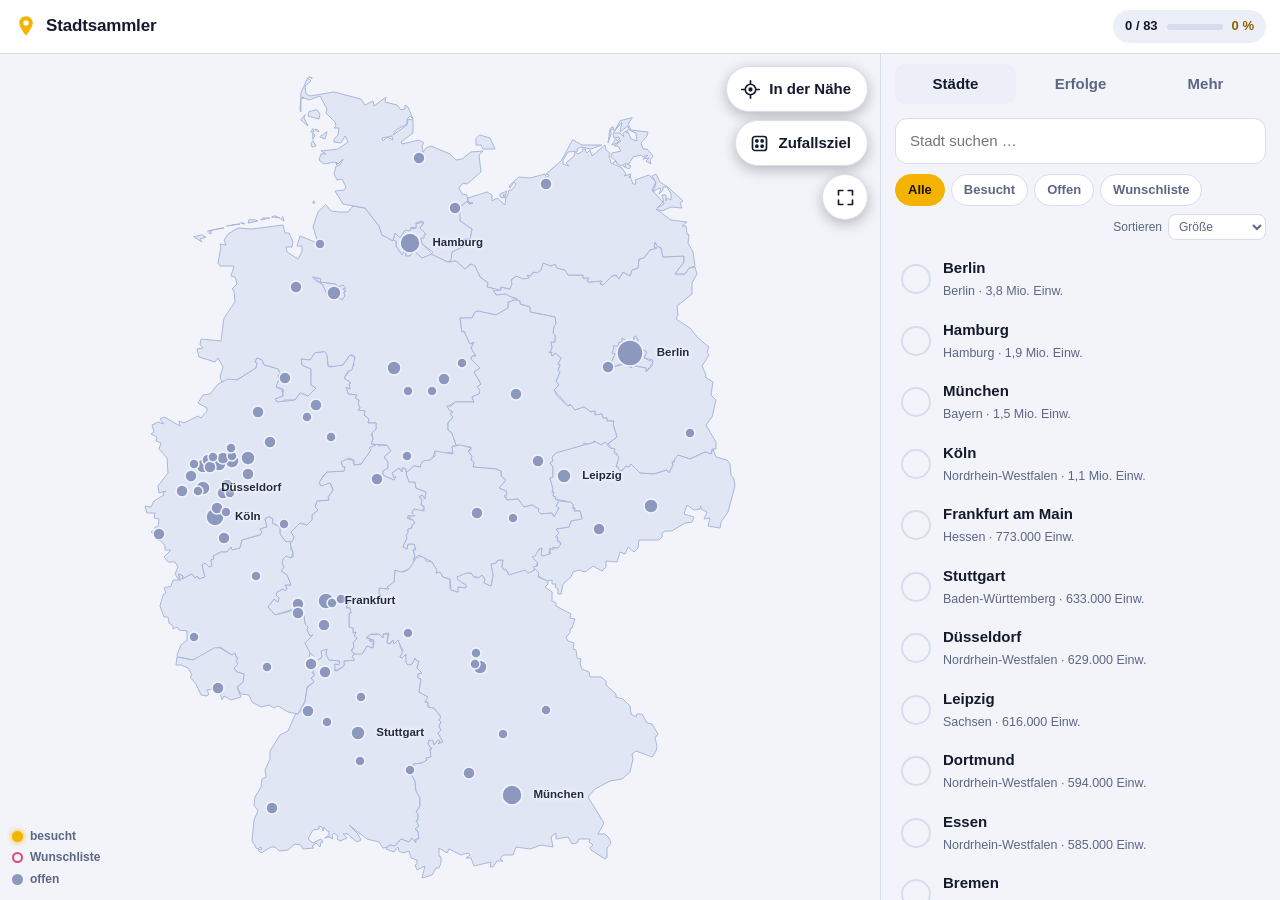
==== index.html @ 89d9181a "Stadtsammler: Großstadt-Tracker als PWA Co-Authored-By: Claude Fable 5.2 <noreply@anthropic.com>" ====
<!doctype html>
<html lang="de">
<head>
<meta charset="utf-8">
<meta name="viewport" content="width=device-width, initial-scale=1, viewport-fit=cover">
<title>Stadtsammler – Deutsche Großstädte tracken</title>
<meta name="description" content="Tracke, in welchen deutschen Großstädten du schon warst.">
<meta name="theme-color" content="#0a0f1e">
<link rel="manifest" href="manifest.webmanifest">
<link rel="icon" href="icons/icon.svg" type="image/svg+xml">
<link rel="apple-touch-icon" href="icons/apple-touch-icon.png">
<meta name="apple-mobile-web-app-capable" content="yes">
<meta name="mobile-web-app-capable" content="yes">
<meta name="apple-mobile-web-app-status-bar-style" content="black-translucent">
<meta name="apple-mobile-web-app-title" content="Stadtsammler">
<link rel="stylesheet" href="vendor/leaflet.css">
<link rel="stylesheet" href="styles.css">
</head>
<body data-tab="map">

<header class="topbar">
  <div class="brand">
    <svg class="logo" viewBox="0 0 32 32" aria-hidden="true"><path d="M16 3c-5 0-9 3.9-9 8.8C7 18.500 16 29 16 29s9-10.500 9-17.200C25 6.900 21 3 16 3z" fill="currentColor"/><circle cx="16" cy="12" r="3.600" fill="var(--surface)"/></svg>
    <span>Stadtsammler</span>
  </div>
  <button class="progress-pill" id="progressPill" title="Zu den Statistiken">
    <span id="pillCount">0 / 0</span>
    <span class="pill-bar"><i id="pillBar"></i></span>
    <span id="pillPct">0 %</span>
  </button>
</header>

<main>
  <section id="view-map">
    <div id="map"></div>
    <div class="map-actions">
      <button class="fab" id="btnNearby" title="Städte in meiner Nähe">
        <svg viewBox="0 0 24 24"><path d="M12 2v3m0 14v3M2 12h3m14 0h3" /><circle cx="12" cy="12" r="6"/><circle cx="12" cy="12" r="1.500" fill="currentColor"/></svg>
        <span>In der Nähe</span>
      </button>
      <button class="fab" id="btnRandom" title="Zufälliges nächstes Ziel">
        <svg viewBox="0 0 24 24"><rect x="4" y="4" width="16" height="16" rx="3"/><circle cx="9" cy="9" r="1.200" fill="currentColor"/><circle cx="15" cy="15" r="1.200" fill="currentColor"/><circle cx="15" cy="9" r="1.200" fill="currentColor"/><circle cx="9" cy="15" r="1.200" fill="currentColor"/></svg>
        <span>Zufallsziel</span>
      </button>
      <button class="fab icon-only" id="btnFit" title="Ganz Deutschland zeigen">
        <svg viewBox="0 0 24 24"><path d="M4 9V4h5M20 9V4h-5M4 15v5h5M20 15v5h-5"/></svg>
      </button>
    </div>
    <div class="legend">
      <span><i class="dot visited"></i>besucht</span>
      <span><i class="dot wish"></i>Wunschliste</span>
      <span><i class="dot"></i>offen</span>
    </div>
  </section>

  <aside id="panel">
    <nav class="panel-tabs">
      <button data-go="list">Städte</button>
      <button data-go="stats">Erfolge</button>
      <button data-go="more">Mehr</button>
    </nav>

    <section id="view-list" class="panel-view">
      <div class="list-head">
        <input id="search" type="search" placeholder="Stadt suchen …" autocomplete="off">
        <div class="chips" id="filters">
          <button data-f="all" class="on">Alle</button>
          <button data-f="visited">Besucht</button>
          <button data-f="open">Offen</button>
          <button data-f="wish">Wunschliste</button>
        </div>
        <label class="sort">Sortieren
          <select id="sort">
            <option value="pop">Größe</option>
            <option value="name">A–Z</option>
            <option value="state">Bundesland</option>
            <option value="dist">Entfernung</option>
          </select>
        </label>
      </div>
      <div id="list"></div>
    </section>

    <section id="view-stats" class="panel-view">
      <div class="hero">
        <svg class="ring" viewBox="0 0 120 120"><circle cx="60" cy="60" r="52" class="ring-bg"/><circle cx="60" cy="60" r="52" class="ring-fg" id="ringFg"/></svg>
        <div class="ring-label"><b id="ringPct">0 %</b><span id="ringCount">0 von 0</span></div>
      </div>
      <div class="tiles" id="tiles"></div>
      <button class="btn primary wide" id="btnShare">Meine Karte teilen</button>

      <h3>Abzeichen <small id="badgeCount"></small></h3>
      <div class="badges" id="badges"></div>

      <h3>Bundesländer</h3>
      <div id="stateBars"></div>

      <h3>Zuletzt besucht</h3>
      <div id="recent"></div>
    </section>

    <section id="view-more" class="panel-view">
      <h3>App</h3>
      <div class="card">
        <button class="row-btn" id="btnInstall" hidden>App installieren<small>Als App auf dem Startbildschirm, funktioniert auch offline</small></button>
        <div class="row-info" id="iosHint" hidden>Auf dem iPhone installieren<small>In Safari auf „Teilen“ tippen, dann „Zum Home-Bildschirm“.</small></div>
        <label class="row-btn">Design
          <select id="theme">
            <option value="auto">Automatisch</option>
            <option value="dark">Dunkel</option>
            <option value="light">Hell</option>
          </select>
        </label>
      </div>

      <h3>Deine Daten</h3>
      <div class="card">
        <button class="row-btn" id="btnExport">Backup speichern<small>Lädt deine Städte als Datei herunter</small></button>
        <button class="row-btn" id="btnImport">Backup laden<small>Stellt Städte aus einer Backup-Datei wieder her</small></button>
        <button class="row-btn danger" id="btnReset">Alles zurücksetzen</button>
        <input type="file" id="fileImport" accept="application/json,.json" hidden>
      </div>
      <p class="fine">Deine Daten bleiben nur auf diesem Gerät – kein Konto, kein Server. Für ein zweites Gerät: Backup speichern und dort laden.</p>
      <p class="fine">Großstadt = ab 100.000 Einwohner. Einwohnerzahlen gerundet, Stand ca. 2023. Kartendaten: deutschlandGeoJSON, Karte mit Leaflet.</p>
    </section>
  </aside>
</main>

<nav class="bottomnav">
  <button data-go="map"><svg viewBox="0 0 24 24"><path d="M9 4 3 6.500v13.500l6-2.500 6 2.500 6-2.500V4l-6 2.500L9 4zM9 4v13.500M15 6.500V20"/></svg>Karte</button>
  <button data-go="list"><svg viewBox="0 0 24 24"><path d="M8 6h12M8 12h12M8 18h12"/><circle cx="4" cy="6" r="1" fill="currentColor"/><circle cx="4" cy="12" r="1" fill="currentColor"/><circle cx="4" cy="18" r="1" fill="currentColor"/></svg>Städte</button>
  <button data-go="stats"><svg viewBox="0 0 24 24"><path d="M7 4h10v5a5 5 0 0 1-10 0V4zM7 6H4a3 3 0 0 0 3 4M17 6h3a3 3 0 0 1-3 4M12 14v4M8 20h8"/></svg>Erfolge</button>
  <button data-go="more"><svg viewBox="0 0 24 24"><circle cx="5" cy="12" r="1.500" fill="currentColor"/><circle cx="12" cy="12" r="1.500" fill="currentColor"/><circle cx="19" cy="12" r="1.500" fill="currentColor"/></svg>Mehr</button>
</nav>

<div id="sheet" class="sheet" hidden>
  <button class="sheet-close" id="sheetClose" aria-label="Schließen">×</button>
  <div class="sheet-head">
    <h2 id="sName"></h2>
    <p id="sMeta"></p>
  </div>
  <button class="btn primary wide big" id="sToggle"></button>
  <div id="sVisitedFields">
    <label>Wann warst du da?<input type="date" id="sDate"></label>
    <label>Notiz<textarea id="sNote" rows="2" placeholder="Was war dein Highlight?"></textarea></label>
  </div>
  <div class="sheet-row">
    <button class="btn ghost" id="sWish"></button>
    <a class="btn ghost" id="sWiki" target="_blank" rel="noopener">Wikipedia</a>
  </div>
</div>

<div id="toast" class="toast" hidden></div>
<canvas id="confetti"></canvas>

<script src="vendor/leaflet.js"></script>
<script src="germany.js"></script>
<script src="cities.js"></script>
<script src="app.js"></script>
</body>
</html>
---- vendor/leaflet.css ----
/* required styles */

.leaflet-pane,
.leaflet-tile,
.leaflet-marker-icon,
.leaflet-marker-shadow,
.leaflet-tile-container,
.leaflet-pane > svg,
.leaflet-pane > canvas,
.leaflet-zoom-box,
.leaflet-image-layer,
.leaflet-layer {
	position: absolute;
	left: 0;
	top: 0;
	}
.leaflet-container {
	overflow: hidden;
	}
.leaflet-tile,
.leaflet-marker-icon,
.leaflet-marker-shadow {
	-webkit-user-select: none;
	   -moz-user-select: none;
	        user-select: none;
	  -webkit-user-drag: none;
	}
/* Prevents IE11 from highlighting tiles in blue */
.leaflet-tile::selection {
	background: transparent;
}
/* Safari renders non-retina tile on retina better with this, but Chrome is worse */
.leaflet-safari .leaflet-tile {
	image-rendering: -webkit-optimize-contrast;
	}
/* hack that prevents hw layers "stretching" when loading new tiles */
.leaflet-safari .leaflet-tile-container {
	width: 1600px;
	height: 1600px;
	-webkit-transform-origin: 0 0;
	}
.leaflet-marker-icon,
.leaflet-marker-shadow {
	display: block;
	}
/* .leaflet-container svg: reset svg max-width decleration shipped in Joomla! (joomla.org) 3.x */
/* .leaflet-container img: map is broken in FF if you have max-width: 100% on tiles */
.leaflet-container .leaflet-overlay-pane svg {
	max-width: none !important;
	max-height: none !important;
	}
.leaflet-container .leaflet-marker-pane img,
.leaflet-container .leaflet-shadow-pane img,
.leaflet-container .leaflet-tile-pane img,
.leaflet-container img.leaflet-image-layer,
.leaflet-container .leaflet-tile {
	max-width: none !important;
	max-height: none !important;
	width: auto;
	padding: 0;
	}

.leaflet-container img.leaflet-tile {
	/* See: https://bugs.chromium.org/p/chromium/issues/detail?id=600120 */
	mix-blend-mode: plus-lighter;
}

.leaflet-container.leaflet-touch-zoom {
	-ms-touch-action: pan-x pan-y;
	touch-action: pan-x pan-y;
	}
.leaflet-container.leaflet-touch-drag {
	-ms-touch-action: pinch-zoom;
	/* Fallback for FF which doesn't support pinch-zoom */
	touch-action: none;
	touch-action: pinch-zoom;
}
.leaflet-container.leaflet-touch-drag.leaflet-touch-zoom {
	-ms-touch-action: none;
	touch-action: none;
}
.leaflet-container {
	-webkit-tap-highlight-color: transparent;
}
.leaflet-container a {
	-webkit-tap-highlight-color: rgba(51, 181, 229, 0.4);
}
.leaflet-tile {
	filter: inherit;
	visibility: hidden;
	}
.leaflet-tile-loaded {
	visibility: inherit;
	}
.leaflet-zoom-box {
	width: 0;
	height: 0;
	-moz-box-sizing: border-box;
	     box-sizing: border-box;
	z-index: 800;
	}
/* workaround for https://bugzilla.mozilla.org/show_bug.cgi?id=888319 */
.leaflet-overlay-pane svg {
	-moz-user-select: none;
	}

.leaflet-pane         { z-index: 400; }

.leaflet-tile-pane    { z-index: 200; }
.leaflet-overlay-pane { z-index: 400; }
.leaflet-shadow-pane  { z-index: 500; }
.leaflet-marker-pane  { z-index: 600; }
.leaflet-tooltip-pane   { z-index: 650; }
.leaflet-popup-pane   { z-index: 700; }

.leaflet-map-pane canvas { z-index: 100; }
.leaflet-map-pane svg    { z-index: 200; }

.leaflet-vml-shape {
	width: 1px;
	height: 1px;
	}
.lvml {
	behavior: url(#default#VML);
	display: inline-block;
	position: absolute;
	}


/* control positioning */

.leaflet-control {
	position: relative;
	z-index: 800;
	pointer-events: visiblePainted; /* IE 9-10 doesn't have auto */
	pointer-events: auto;
	}
.leaflet-top,
.leaflet-bottom {
	position: absolute;
	z-index: 1000;
	pointer-events: none;
	}
.leaflet-top {
	top: 0;
	}
.leaflet-right {
	right: 0;
	}
.leaflet-bottom {
	bottom: 0;
	}
.leaflet-left {
	left: 0;
	}
.leaflet-control {
	float: left;
	clear: both;
	}
.leaflet-right .leaflet-control {
	float: right;
	}
.leaflet-top .leaflet-control {
	margin-top: 10px;
	}
.leaflet-bottom .leaflet-control {
	margin-bottom: 10px;
	}
.leaflet-left .leaflet-control {
	margin-left: 10px;
	}
.leaflet-right .leaflet-control {
	margin-right: 10px;
	}


/* zoom and fade animations */

.leaflet-fade-anim .leaflet-popup {
	opacity: 0;
	-webkit-transition: opacity 0.2s linear;
	   -moz-transition: opacity 0.2s linear;
	        transition: opacity 0.2s linear;
	}
.leaflet-fade-anim .leaflet-map-pane .leaflet-popup {
	opacity: 1;
	}
.leaflet-zoom-animated {
	-webkit-transform-origin: 0 0;
	    -ms-transform-origin: 0 0;
	        transform-origin: 0 0;
	}
svg.leaflet-zoom-animated {
	will-change: transform;
}

.leaflet-zoom-anim .leaflet-zoom-animated {
	-webkit-transition: -webkit-transform 0.25s cubic-bezier(0,0,0.25,1);
	   -moz-transition:    -moz-transform 0.25s cubic-bezier(0,0,0.25,1);
	        transition:         transform 0.25s cubic-bezier(0,0,0.25,1);
	}
.leaflet-zoom-anim .leaflet-tile,
.leaflet-pan-anim .leaflet-tile {
	-webkit-transition: none;
	   -moz-transition: none;
	        transition: none;
	}

.leaflet-zoom-anim .leaflet-zoom-hide {
	visibility: hidden;
	}


/* cursors */

.leaflet-interactive {
	cursor: pointer;
	}
.leaflet-grab {
	cursor: -webkit-grab;
	cursor:    -moz-grab;
	cursor:         grab;
	}
.leaflet-crosshair,
.leaflet-crosshair .leaflet-interactive {
	cursor: crosshair;
	}
.leaflet-popup-pane,
.leaflet-control {
	cursor: auto;
	}
.leaflet-dragging .leaflet-grab,
.leaflet-dragging .leaflet-grab .leaflet-interactive,
.leaflet-dragging .leaflet-marker-draggable {
	cursor: move;
	cursor: -webkit-grabbing;
	cursor:    -moz-grabbing;
	cursor:         grabbing;
	}

/* marker & overlays interactivity */
.leaflet-marker-icon,
.leaflet-marker-shadow,
.leaflet-image-layer,
.leaflet-pane > svg path,
.leaflet-tile-container {
	pointer-events: none;
	}

.leaflet-marker-icon.leaflet-interactive,
.leaflet-image-layer.leaflet-interactive,
.leaflet-pane > svg path.leaflet-interactive,
svg.leaflet-image-layer.leaflet-interactive path {
	pointer-events: visiblePainted; /* IE 9-10 doesn't have auto */
	pointer-events: auto;
	}

/* visual tweaks */

.leaflet-container {
	background: #ddd;
	outline-offset: 1px;
	}
.leaflet-container a {
	color: #0078A8;
	}
.leaflet-zoom-box {
	border: 2px dotted #38f;
	background: rgba(255,255,255,0.5);
	}


/* general typography */
.leaflet-container {
	font-family: "Helvetica Neue", Arial, Helvetica, sans-serif;
	font-size: 12px;
	font-size: 0.75rem;
	line-height: 1.5;
	}


/* general toolbar styles */

.leaflet-bar {
	box-shadow: 0 1px 5px rgba(0,0,0,0.65);
	border-radius: 4px;
	}
.leaflet-bar a {
	background-color: #fff;
	border-bottom: 1px solid #ccc;
	width: 26px;
	height: 26px;
	line-height: 26px;
	display: block;
	text-align: center;
	text-decoration: none;
	color: black;
	}
.leaflet-bar a,
.leaflet-control-layers-toggle {
	background-position: 50% 50%;
	background-repeat: no-repeat;
	display: block;
	}
.leaflet-bar a:hover,
.leaflet-bar a:focus {
	background-color: #f4f4f4;
	}
.leaflet-bar a:first-child {
	border-top-left-radius: 4px;
	border-top-right-radius: 4px;
	}
.leaflet-bar a:last-child {
	border-bottom-left-radius: 4px;
	border-bottom-right-radius: 4px;
	border-bottom: none;
	}
.leaflet-bar a.leaflet-disabled {
	cursor: default;
	background-color: #f4f4f4;
	color: #bbb;
	}

.leaflet-touch .leaflet-bar a {
	width: 30px;
	height: 30px;
	line-height: 30px;
	}
.leaflet-touch .leaflet-bar a:first-child {
	border-top-left-radius: 2px;
	border-top-right-radius: 2px;
	}
.leaflet-touch .leaflet-bar a:last-child {
	border-bottom-left-radius: 2px;
	border-bottom-right-radius: 2px;
	}

/* zoom control */

.leaflet-control-zoom-in,
.leaflet-control-zoom-out {
	font: bold 18px 'Lucida Console', Monaco, monospace;
	text-indent: 1px;
	}

.leaflet-touch .leaflet-control-zoom-in, .leaflet-touch .leaflet-control-zoom-out  {
	font-size: 22px;
	}


/* layers control */

.leaflet-control-layers {
	box-shadow: 0 1px 5px rgba(0,0,0,0.4);
	background: #fff;
	border-radius: 5px;
	}
.leaflet-control-layers-toggle {
	background-image: url(images/layers.png);
	width: 36px;
	height: 36px;
	}
.leaflet-retina .leaflet-control-layers-toggle {
	background-image: url(images/layers-2x.png);
	background-size: 26px 26px;
	}
.leaflet-touch .leaflet-control-layers-toggle {
	width: 44px;
	height: 44px;
	}
.leaflet-control-layers .leaflet-control-layers-list,
.leaflet-control-layers-expanded .leaflet-control-layers-toggle {
	display: none;
	}
.leaflet-control-layers-expanded .leaflet-control-layers-list {
	display: block;
	position: relative;
	}
.leaflet-control-layers-expanded {
	padding: 6px 10px 6px 6px;
	color: #333;
	background: #fff;
	}
.leaflet-control-layers-scrollbar {
	overflow-y: scroll;
	overflow-x: hidden;
	padding-right: 5px;
	}
.leaflet-control-layers-selector {
	margin-top: 2px;
	position: relative;
	top: 1px;
	}
.leaflet-control-layers label {
	display: block;
	font-size: 13px;
	font-size: 1.08333em;
	}
.leaflet-control-layers-separator {
	height: 0;
	border-top: 1px solid #ddd;
	margin: 5px -10px 5px -6px;
	}

/* Default icon URLs */
.leaflet-default-icon-path { /* used only in path-guessing heuristic, see L.Icon.Default */
	background-image: url(images/marker-icon.png);
	}


/* attribution and scale controls */

.leaflet-container .leaflet-control-attribution {
	background: #fff;
	background: rgba(255, 255, 255, 0.8);
	margin: 0;
	}
.leaflet-control-attribution,
.leaflet-control-scale-line {
	padding: 0 5px;
	color: #333;
	line-height: 1.4;
	}
.leaflet-control-attribution a {
	text-decoration: none;
	}
.leaflet-control-attribution a:hover,
.leaflet-control-attribution a:focus {
	text-decoration: underline;
	}
.leaflet-attribution-flag {
	display: inline !important;
	vertical-align: baseline !important;
	width: 1em;
	height: 0.6669em;
	}
.leaflet-left .leaflet-control-scale {
	margin-left: 5px;
	}
.leaflet-bottom .leaflet-control-scale {
	margin-bottom: 5px;
	}
.leaflet-control-scale-line {
	border: 2px solid #777;
	border-top: none;
	line-height: 1.1;
	padding: 2px 5px 1px;
	white-space: nowrap;
	-moz-box-sizing: border-box;
	     box-sizing: border-box;
	background: rgba(255, 255, 255, 0.8);
	text-shadow: 1px 1px #fff;
	}
.leaflet-control-scale-line:not(:first-child) {
	border-top: 2px solid #777;
	border-bottom: none;
	margin-top: -2px;
	}
.leaflet-control-scale-line:not(:first-child):not(:last-child) {
	border-bottom: 2px solid #777;
	}

.leaflet-touch .leaflet-control-attribution,
.leaflet-touch .leaflet-control-layers,
.leaflet-touch .leaflet-bar {
	box-shadow: none;
	}
.leaflet-touch .leaflet-control-layers,
.leaflet-touch .leaflet-bar {
	border: 2px solid rgba(0,0,0,0.2);
	background-clip: padding-box;
	}


/* popup */

.leaflet-popup {
	position: absolute;
	text-align: center;
	margin-bottom: 20px;
	}
.leaflet-popup-content-wrapper {
	padding: 1px;
	text-align: left;
	border-radius: 12px;
	}
.leaflet-popup-content {
	margin: 13px 24px 13px 20px;
	line-height: 1.3;
	font-size: 13px;
	font-size: 1.08333em;
	min-height: 1px;
	}
.leaflet-popup-content p {
	margin: 17px 0;
	margin: 1.3em 0;
	}
.leaflet-popup-tip-container {
	width: 40px;
	height: 20px;
	position: absolute;
	left: 50%;
	margin-top: -1px;
	margin-left: -20px;
	overflow: hidden;
	pointer-events: none;
	}
.leaflet-popup-tip {
	width: 17px;
	height: 17px;
	padding: 1px;

	margin: -10px auto 0;
	pointer-events: auto;

	-webkit-transform: rotate(45deg);
	   -moz-transform: rotate(45deg);
	    -ms-transform: rotate(45deg);
	        transform: rotate(45deg);
	}
.leaflet-popup-content-wrapper,
.leaflet-popup-tip {
	background: white;
	color: #333;
	box-shadow: 0 3px 14px rgba(0,0,0,0.4);
	}
.leaflet-container a.leaflet-popup-close-button {
	position: absolute;
	top: 0;
	right: 0;
	border: none;
	text-align: center;
	width: 24px;
	height: 24px;
	font: 16px/24px Tahoma, Verdana, sans-serif;
	color: #757575;
	text-decoration: none;
	background: transparent;
	}
.leaflet-container a.leaflet-popup-close-button:hover,
.leaflet-container a.leaflet-popup-close-button:focus {
	color: #585858;
	}
.leaflet-popup-scrolled {
	overflow: auto;
	}

.leaflet-oldie .leaflet-popup-content-wrapper {
	-ms-zoom: 1;
	}
.leaflet-oldie .leaflet-popup-tip {
	width: 24px;
	margin: 0 auto;

	-ms-filter: "progid:DXImageTransform.Microsoft.Matrix(M11=0.70710678, M12=0.70710678, M21=-0.70710678, M22=0.70710678)";
	filter: progid:DXImageTransform.Microsoft.Matrix(M11=0.70710678, M12=0.70710678, M21=-0.70710678, M22=0.70710678);
	}

.leaflet-oldie .leaflet-control-zoom,
.leaflet-oldie .leaflet-control-layers,
.leaflet-oldie .leaflet-popup-content-wrapper,
.leaflet-oldie .leaflet-popup-tip {
	border: 1px solid #999;
	}


/* div icon */

.leaflet-div-icon {
	background: #fff;
	border: 1px solid #666;
	}


/* Tooltip */
/* Base styles for the element that has a tooltip */
.leaflet-tooltip {
	position: absolute;
	padding: 6px;
	background-color: #fff;
	border: 1px solid #fff;
	border-radius: 3px;
	color: #222;
	white-space: nowrap;
	-webkit-user-select: none;
	-moz-user-select: none;
	-ms-user-select: none;
	user-select: none;
	pointer-events: none;
	box-shadow: 0 1px 3px rgba(0,0,0,0.4);
	}
.leaflet-tooltip.leaflet-interactive {
	cursor: pointer;
	pointer-events: auto;
	}
.leaflet-tooltip-top:before,
.leaflet-tooltip-bottom:before,
.leaflet-tooltip-left:before,
.leaflet-tooltip-right:before {
	position: absolute;
	pointer-events: none;
	border: 6px solid transparent;
	background: transparent;
	content: "";
	}

/* Directions */

.leaflet-tooltip-bottom {
	margin-top: 6px;
}
.leaflet-tooltip-top {
	margin-top: -6px;
}
.leaflet-tooltip-bottom:before,
.leaflet-tooltip-top:before {
	left: 50%;
	margin-left: -6px;
	}
.leaflet-tooltip-top:before {
	bottom: 0;
	margin-bottom: -12px;
	border-top-color: #fff;
	}
.leaflet-tooltip-bottom:before {
	top: 0;
	margin-top: -12px;
	margin-left: -6px;
	border-bottom-color: #fff;
	}
.leaflet-tooltip-left {
	margin-left: -6px;
}
.leaflet-tooltip-right {
	margin-left: 6px;
}
.leaflet-tooltip-left:before,
.leaflet-tooltip-right:before {
	top: 50%;
	margin-top: -6px;
	}
.leaflet-tooltip-left:before {
	right: 0;
	margin-right: -12px;
	border-left-color: #fff;
	}
.leaflet-tooltip-right:before {
	left: 0;
	margin-left: -12px;
	border-right-color: #fff;
	}

/* Printing */

@media print {
	/* Prevent printers from removing background-images of controls. */
	.leaflet-control {
		-webkit-print-color-adjust: exact;
		print-color-adjust: exact;
		}
	}
---- styles.css ----
:root {
  --bg: #0a0f1e; --surface: #121a30; --surface2: #1a2442; --line: #26335c;
  --text: #eef2ff; --muted: #8b97bd;
  --accent: #ffc93c; --accent-ink: #1a1400; --accent-text: #ffc93c;
  --state: #18223f; --state-line: #3a4b85;
  --wish: #ff6b9d; --danger: #ff6b6b; --dot: #5b6a9c;
  --nav-h: 60px; --top-h: 54px;
  --safe-b: env(safe-area-inset-bottom, 0px); --safe-t: env(safe-area-inset-top, 0px);
  color-scheme: dark;
}
:root[data-theme="light"] {
  --bg: #f2f4fa; --surface: #ffffff; --surface2: #eceff8; --line: #d7ddee;
  --text: #131a2e; --muted: #5d6785;
  --accent: #f5b301; --accent-ink: #1a1400; --accent-text: #8a6100;
  --state: #e1e6f5; --state-line: #a9b6da;
  --wish: #e0457b; --danger: #c93030; --dot: #8c98bd;
  color-scheme: light;
}
[hidden] { display: none !important; }
* { box-sizing: border-box; -webkit-tap-highlight-color: transparent; }
html, body { height: 100%; margin: 0; }
body {
  background: var(--bg); color: var(--text);
  font: 15px/1.45 -apple-system, BlinkMacSystemFont, "Segoe UI", Roboto, "Helvetica Neue", Arial, sans-serif;
  display: flex; flex-direction: column; overflow: hidden;
}
button, input, select, textarea { font: inherit; color: inherit; }
button { cursor: pointer; border: 0; background: none; }
h2, h3, p { margin: 0; }
h3 { font-size: 13px; text-transform: uppercase; letter-spacing: .08em; color: var(--muted); margin: 26px 4px 10px; }
h3 small { text-transform: none; letter-spacing: 0; font-weight: 500; }

/* ---------- top bar ---------- */
.topbar {
  height: calc(var(--top-h) + var(--safe-t)); padding: var(--safe-t) 14px 0;
  display: flex; align-items: center; justify-content: space-between; gap: 12px;
  background: var(--surface); border-bottom: 1px solid var(--line); flex: none; z-index: 5;
}
.brand { display: flex; align-items: center; gap: 8px; font-weight: 800; font-size: 17px; letter-spacing: -.01em; }
.logo { width: 24px; height: 24px; color: var(--accent); }
.progress-pill {
  display: flex; align-items: center; gap: 9px; padding: 7px 12px; border-radius: 99px;
  background: var(--surface2); font-weight: 700; font-size: 13px; font-variant-numeric: tabular-nums; white-space: nowrap; flex: none;
}
.pill-bar { width: 56px; height: 6px; border-radius: 9px; background: var(--line); overflow: hidden; }
.pill-bar i { display: block; height: 100%; width: 0; background: var(--accent); border-radius: 9px; transition: width .5s; }
#pillPct { color: var(--accent-text); }

/* ---------- layout ---------- */
main { flex: 1; min-height: 0; display: flex; position: relative; }
#view-map { flex: 1; position: relative; min-width: 0; }
#map { position: absolute; inset: 0; background: var(--bg); outline: none; }
#panel { width: 400px; flex: none; background: var(--bg); border-left: 1px solid var(--line); display: flex; flex-direction: column; min-height: 0; }
.panel-view { display: none; flex: 1; min-height: 0; overflow-y: auto; padding: 14px 14px 30px; overscroll-behavior: contain; }
.panel-tabs { display: flex; gap: 4px; padding: 10px 14px 0; flex: none; }
.panel-tabs button { flex: 1; padding: 9px; border-radius: 10px; font-weight: 700; color: var(--muted); }
.panel-tabs button.on { background: var(--surface2); color: var(--text); }
body[data-tab="list"] #view-list, body[data-tab="map"] #view-list,
body[data-tab="stats"] #view-stats, body[data-tab="more"] #view-more { display: block; }
#view-list { padding-top: 0; }
.bottomnav { display: none; }

@media (max-width: 899px) {
  #panel { position: absolute; inset: 0; width: auto; border: 0; display: none; }
  .panel-tabs { display: none; }
  body:not([data-tab="map"]) #panel { display: flex; }
  body:not([data-tab="map"]) #view-map { visibility: hidden; }
  body[data-tab="map"] #view-list { display: none; }
  .bottomnav {
    display: flex; flex: none; height: calc(var(--nav-h) + var(--safe-b)); padding-bottom: var(--safe-b);
    background: var(--surface); border-top: 1px solid var(--line); z-index: 5;
  }
  .bottomnav button { flex: 1; display: flex; flex-direction: column; align-items: center; justify-content: center; gap: 3px; font-size: 11px; font-weight: 600; color: var(--muted); }
  .bottomnav button.on { color: var(--accent-text); }
  .bottomnav svg { width: 23px; height: 23px; fill: none; stroke: currentColor; stroke-width: 1.8; stroke-linecap: round; stroke-linejoin: round; }
  .brand span { font-size: 16px; }
  .fab span { display: none; }
  .fab { width: 46px; justify-content: center; padding: 0 !important; }
}

/* ---------- map ---------- */
.leaflet-container { font: inherit; background: var(--bg); }
path.state { fill: var(--state); stroke: var(--state-line); stroke-width: 1; fill-opacity: 1; transition: fill .4s; cursor: default; outline: none; }
path.state[data-level="1"] { fill: color-mix(in srgb, var(--accent) 14%, var(--state)); }
path.state[data-level="2"] { fill: color-mix(in srgb, var(--accent) 26%, var(--state)); }
path.state[data-level="3"] { fill: color-mix(in srgb, var(--accent) 40%, var(--state)); }
path.state[data-level="4"] { fill: color-mix(in srgb, var(--accent) 58%, var(--state)); }
path.city { fill: var(--dot); stroke: var(--bg); stroke-width: 1.5; fill-opacity: 1; transition: fill .25s; }
path.city.wish { fill: var(--bg); stroke: var(--wish); stroke-width: 2.5; }
path.city.visited { fill: var(--accent); stroke: var(--accent-ink); stroke-width: 1.5; filter: drop-shadow(0 0 5px color-mix(in srgb, var(--accent) 80%, transparent)); }
path.city.selected { stroke: var(--text); stroke-width: 3; }
path.city-hit { fill: transparent; stroke: none; cursor: pointer; }
path.me { fill: #3b9dff; stroke: #fff; stroke-width: 2.5; fill-opacity: 1; }
.leaflet-tooltip.city-label {
  background: none; border: 0; box-shadow: none; padding: 0; color: var(--text); font-weight: 700; font-size: 11.5px;
  text-shadow: 0 0 3px var(--bg), 0 0 3px var(--bg), 0 0 6px var(--bg); pointer-events: none; opacity: .92 !important;
}
.leaflet-tooltip.city-label::before { display: none; }
.z0 .tier-2, .z0 .tier-3, .z1 .tier-3 { display: none; }
.leaflet-tooltip.tt-state { background: var(--surface); color: var(--text); border: 1px solid var(--line); border-radius: 8px; font-weight: 700; box-shadow: 0 4px 16px rgba(0,0,0,.3); }
.leaflet-tooltip.tt-state::before { display: none; }

.map-actions { position: absolute; right: 12px; top: 12px; display: flex; flex-direction: column; gap: 8px; z-index: 600; align-items: flex-end; }
.fab {
  height: 46px; padding: 0 16px 0 13px; border-radius: 23px; display: flex; align-items: center; gap: 8px;
  background: var(--surface); border: 1px solid var(--line); font-weight: 700; box-shadow: 0 4px 14px rgba(0,0,0,.25);
}
.fab.icon-only { width: 46px; padding: 0; justify-content: center; }
.fab svg { width: 21px; height: 21px; fill: none; stroke: currentColor; stroke-width: 1.9; stroke-linecap: round; stroke-linejoin: round; }
.fab:active { transform: scale(.95); }
.fab.busy { opacity: .6; }
.legend {
  position: absolute; left: 12px; bottom: 12px; z-index: 600; display: flex; flex-direction: column; gap: 4px;
  font-size: 12px; color: var(--muted); font-weight: 600; pointer-events: none;
}
.legend span { display: flex; align-items: center; gap: 7px; }
.dot { width: 11px; height: 11px; border-radius: 50%; background: var(--dot); display: inline-block; }
.dot.visited { background: var(--accent); box-shadow: 0 0 6px var(--accent); }
.dot.wish { background: transparent; border: 2.5px solid var(--wish); }

/* ---------- list ---------- */
.list-head { position: sticky; top: 0; background: var(--bg); padding: 14px 0 8px; z-index: 2; }
#search { width: 100%; padding: 11px 14px; border-radius: 12px; border: 1px solid var(--line); background: var(--surface); outline: none; }
#search:focus { border-color: var(--accent); }
.chips { display: flex; gap: 6px; margin-top: 10px; overflow-x: auto; scrollbar-width: none; }
.chips button { padding: 6px 12px; border-radius: 99px; background: var(--surface); border: 1px solid var(--line); font-weight: 600; font-size: 13px; white-space: nowrap; color: var(--muted); }
.chips button.on { background: var(--accent); border-color: var(--accent); color: var(--accent-ink); }
.sort { display: flex; align-items: center; justify-content: flex-end; gap: 6px; font-size: 12px; color: var(--muted); margin-top: 8px; }
select { background: var(--surface); border: 1px solid var(--line); border-radius: 8px; padding: 4px 6px; }
.group { font-size: 12px; font-weight: 700; color: var(--muted); padding: 14px 4px 5px; display: flex; justify-content: space-between; }
.city-row { display: flex; align-items: center; gap: 12px; padding: 9px 6px; border-radius: 12px; cursor: pointer; }
.city-row:hover { background: var(--surface); }
.check {
  width: 30px; height: 30px; border-radius: 50%; border: 2px solid var(--line); flex: none;
  display: grid; place-items: center; color: transparent; font-weight: 900; font-size: 15px; transition: .15s;
}
.city-row.visited .check { background: var(--accent); border-color: var(--accent); color: var(--accent-ink); }
.city-row.wish:not(.visited) .check { border-color: var(--wish); }
.city-main { flex: 1; min-width: 0; }
.city-main b { display: block; white-space: nowrap; overflow: hidden; text-overflow: ellipsis; }
.city-main span { font-size: 12.5px; color: var(--muted); }
.city-side { font-size: 12.5px; color: var(--muted); font-variant-numeric: tabular-nums; white-space: nowrap; }
.empty { text-align: center; color: var(--muted); padding: 40px 20px; }

/* ---------- stats ---------- */
.hero { position: relative; width: 190px; height: 190px; margin: 10px auto 16px; }
.ring { width: 100%; height: 100%; transform: rotate(-90deg); }
.ring circle { fill: none; stroke-width: 10; }
.ring-bg { stroke: var(--surface2); }
.ring-fg { stroke: var(--accent); stroke-linecap: round; stroke-dasharray: 326.7; stroke-dashoffset: 326.7; transition: stroke-dashoffset .8s cubic-bezier(.2,.8,.2,1); }
.ring-label { position: absolute; inset: 0; display: flex; flex-direction: column; align-items: center; justify-content: center; }
.ring-label b { font-size: 40px; font-weight: 800; letter-spacing: -.03em; line-height: 1.1; }
.ring-label span { color: var(--muted); font-size: 13px; }
.tiles { display: grid; grid-template-columns: 1fr 1fr; gap: 8px; margin-bottom: 12px; }
.tile { background: var(--surface); border: 1px solid var(--line); border-radius: 14px; padding: 12px 14px; }
.tile b { font-size: 21px; font-weight: 800; display: block; letter-spacing: -.02em; }
.tile span { font-size: 12px; color: var(--muted); }
.badges { display: grid; grid-template-columns: 1fr 1fr; gap: 8px; }
.badge { background: var(--surface); border: 1px solid var(--line); border-radius: 14px; padding: 12px; position: relative; overflow: hidden; }
.badge .em { font-size: 26px; filter: grayscale(1); opacity: .45; }
.badge b { display: block; font-size: 14px; margin-top: 2px; }
.badge span { font-size: 12px; color: var(--muted); display: block; min-height: 2.9em; }
.badge .bar { height: 5px; border-radius: 5px; background: var(--surface2); margin-top: 8px; overflow: hidden; }
.badge .bar i { display: block; height: 100%; background: var(--muted); border-radius: 5px; }
.badge em { position: absolute; top: 12px; right: 12px; font-style: normal; font-size: 12px; font-weight: 700; color: var(--muted); font-variant-numeric: tabular-nums; }
.badge.done { border-color: var(--accent); background: color-mix(in srgb, var(--accent) 9%, var(--surface)); }
.badge.done .em { filter: none; opacity: 1; }
.badge.done .bar i { background: var(--accent); }
.badge.done em { color: var(--accent-text); }
.sbar { display: grid; grid-template-columns: 1fr auto; gap: 2px 10px; padding: 7px 4px; font-size: 13.5px; }
.sbar span { color: var(--muted); font-variant-numeric: tabular-nums; }
.sbar .bar { grid-column: 1 / -1; height: 6px; border-radius: 6px; background: var(--surface2); overflow: hidden; }
.sbar .bar i { display: block; height: 100%; background: var(--accent); border-radius: 6px; transition: width .5s; }
.recent-row { display: flex; justify-content: space-between; padding: 8px 4px; border-bottom: 1px solid var(--line); cursor: pointer; }
.recent-row span { color: var(--muted); font-size: 13px; }

/* ---------- more ---------- */
.card { background: var(--surface); border: 1px solid var(--line); border-radius: 14px; overflow: hidden; }
.row-btn, .row-info { display: flex; width: 100%; text-align: left; padding: 14px 16px; font-weight: 600; border-bottom: 1px solid var(--line); flex-wrap: wrap; justify-content: space-between; align-items: center; cursor: pointer; }
.row-info { cursor: default; }
.card > :last-child, .card > .row-btn:nth-last-child(2):has(+ input) { border-bottom: 0; }
.row-btn small, .row-info small { display: block; width: 100%; font-weight: 400; color: var(--muted); font-size: 12.5px; margin-top: 2px; }
.row-btn.danger { color: var(--danger); }
.row-btn[hidden], .row-info[hidden] { display: none; }
.fine { font-size: 12.5px; color: var(--muted); margin: 12px 4px 0; }

/* ---------- buttons ---------- */
.btn { display: inline-flex; align-items: center; justify-content: center; gap: 8px; padding: 10px 16px; border-radius: 12px; font-weight: 700; text-decoration: none; }
.btn.primary { background: var(--accent); color: var(--accent-ink); }
.btn.ghost { background: var(--surface2); color: var(--text); flex: 1; }
.btn.wide { width: 100%; }
.btn.big { padding: 14px; font-size: 16px; }
.btn.is-visited { background: var(--surface2); color: var(--text); box-shadow: inset 0 0 0 2px var(--accent); }
.btn:active { transform: scale(.98); }
.btn.on-wish { color: var(--wish); }

/* ---------- city sheet ---------- */
.sheet {
  position: fixed; z-index: 1100; background: var(--surface); border: 1px solid var(--line);
  box-shadow: 0 10px 40px rgba(0,0,0,.45); padding: 18px; display: flex; flex-direction: column; gap: 12px;
  left: 16px; bottom: 16px; width: 350px; border-radius: 18px; animation: up .22s ease-out;
}
.sheet[hidden] { display: none; }
@keyframes up { from { transform: translateY(20px); opacity: 0; } }
.sheet-close { position: absolute; top: 8px; right: 10px; width: 36px; height: 36px; font-size: 24px; color: var(--muted); border-radius: 50%; }
.sheet-head h2 { font-size: 22px; letter-spacing: -.02em; padding-right: 34px; }
.sheet-head p { color: var(--muted); font-size: 13.5px; }
.sheet label { display: flex; flex-direction: column; gap: 4px; font-size: 12px; font-weight: 600; color: var(--muted); }
#sVisitedFields { display: flex; flex-direction: column; gap: 10px; }
#sVisitedFields[hidden] { display: none; }
.sheet input[type=date], .sheet textarea { background: var(--surface2); border: 1px solid var(--line); border-radius: 10px; padding: 9px 11px; color: var(--text); font-size: 15px; resize: none; outline: none; width: 100%; }
.sheet-row { display: flex; gap: 8px; }
@media (max-width: 899px) {
  .sheet { left: 0; right: 0; width: auto; bottom: calc(var(--nav-h) + var(--safe-b)); border-radius: 20px 20px 0 0; border-width: 1px 0 0; }
}

.toast {
  position: fixed; left: 50%; transform: translateX(-50%); bottom: calc(var(--nav-h) + var(--safe-b) + 18px); z-index: 1300;
  background: var(--text); color: var(--bg); padding: 11px 18px; border-radius: 99px; font-weight: 700; font-size: 14px;
  box-shadow: 0 8px 30px rgba(0,0,0,.4); max-width: calc(100vw - 32px); text-align: center; animation: up .2s ease-out;
}
.toast[hidden] { display: none; }
#confetti { position: fixed; inset: 0; width: 100%; height: 100%; pointer-events: none; z-index: 1400; }
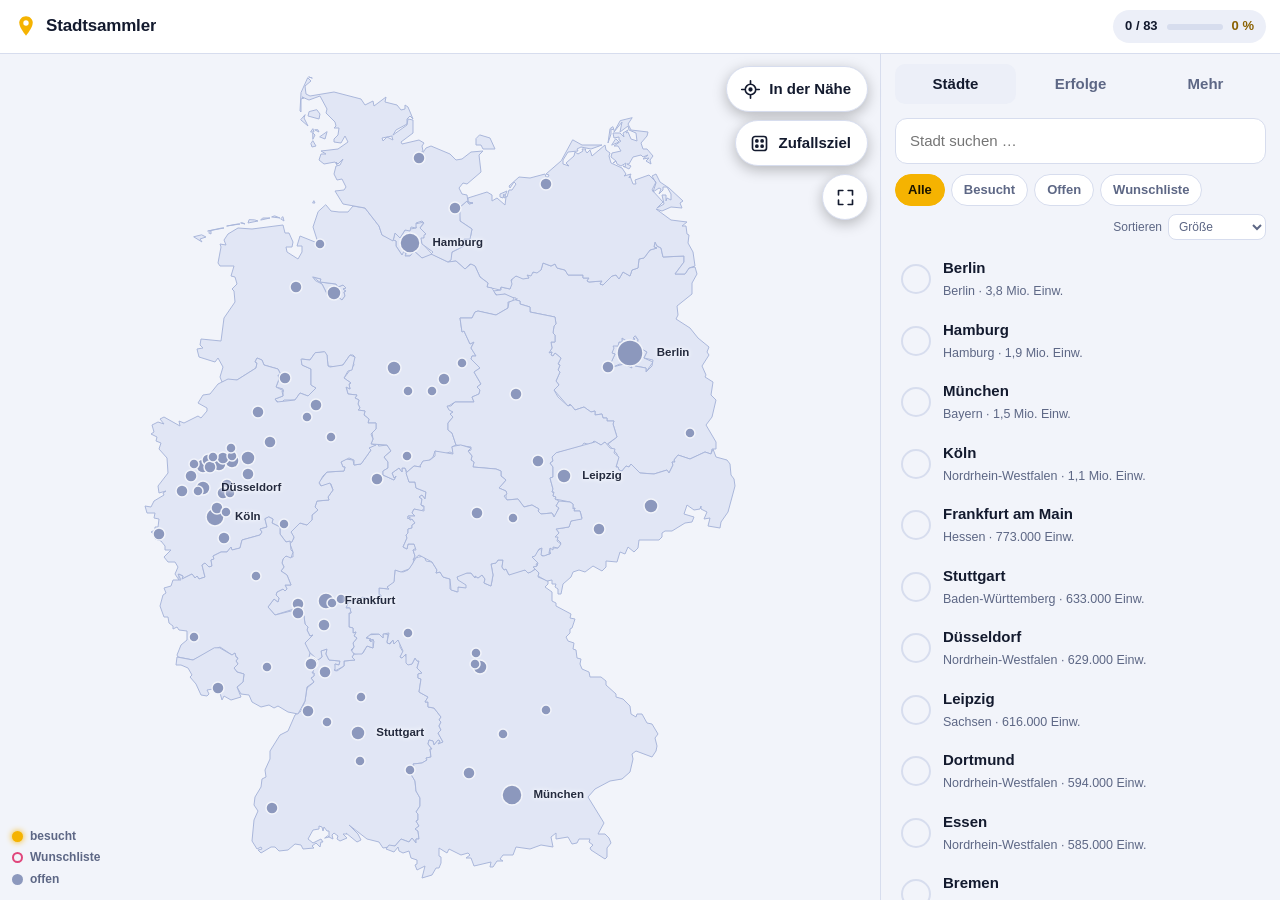
==== commit 00c3d0fc: "Version 1.1.0: festes Handy-Layout, In-App-Updates, Bugfixes Co-Authored-By: Claude Fable 5.2 <norep" ====
--- a/index.html
+++ b/index.html
@@ -2,7 +2,7 @@
 <html lang="de">
 <head>
 <meta charset="utf-8">
-<meta name="viewport" content="width=device-width, initial-scale=1, viewport-fit=cover">
+<meta name="viewport" content="width=device-width, initial-scale=1, maximum-scale=1, user-scalable=no, viewport-fit=cover">
 <title>Stadtsammler – Deutsche Großstädte tracken</title>
 <meta name="description" content="Tracke, in welchen deutschen Großstädten du schon warst.">
 <meta name="theme-color" content="#0a0f1e">
@@ -11,10 +11,11 @@
 <link rel="apple-touch-icon" href="icons/apple-touch-icon.png">
 <meta name="apple-mobile-web-app-capable" content="yes">
 <meta name="mobile-web-app-capable" content="yes">
-<meta name="apple-mobile-web-app-status-bar-style" content="black-translucent">
+<meta name="apple-mobile-web-app-status-bar-style" content="default">
 <meta name="apple-mobile-web-app-title" content="Stadtsammler">
 <link rel="stylesheet" href="vendor/leaflet.css">
-<link rel="stylesheet" href="styles.css">
+<!-- Version: bei jedem Release hier (alle ?v=) UND in version.json hochzählen -->
+<link rel="stylesheet" href="styles.css?v=1.1.0">
 </head>
 <body data-tab="map">
 
@@ -102,6 +103,7 @@
     <section id="view-more" class="panel-view">
       <h3>App</h3>
       <div class="card">
+        <button class="row-btn" id="btnCheckUpdate">Nach Updates suchen<small id="verInfo"></small></button>
         <button class="row-btn" id="btnInstall" hidden>App installieren<small>Als App auf dem Startbildschirm, funktioniert auch offline</small></button>
         <div class="row-info" id="iosHint" hidden>Auf dem iPhone installieren<small>In Safari auf „Teilen“ tippen, dann „Zum Home-Bildschirm“.</small></div>
         <label class="row-btn">Design
@@ -150,12 +152,18 @@
   </div>
 </div>
 
+<div id="updateBar" class="update-bar" hidden>
+  <div class="update-text"><b id="updateTitle">Update verfügbar</b><small id="updateNotes"></small></div>
+  <button class="btn primary" id="btnUpdate">Aktualisieren</button>
+  <button class="update-later" id="updateLater" aria-label="Später">×</button>
+</div>
+
 <div id="toast" class="toast" hidden></div>
 <canvas id="confetti"></canvas>
 
 <script src="vendor/leaflet.js"></script>
-<script src="germany.js"></script>
-<script src="cities.js"></script>
-<script src="app.js"></script>
+<script src="germany.js?v=1.1.0"></script>
+<script src="cities.js?v=1.1.0"></script>
+<script src="app.js?v=1.1.0"></script>
 </body>
 </html>
--- a/styles.css
+++ b/styles.css
@@ -18,12 +18,15 @@
 }
 [hidden] { display: none !important; }
 * { box-sizing: border-box; -webkit-tap-highlight-color: transparent; }
-html, body { height: 100%; margin: 0; }
+html, body { height: 100%; margin: 0; overflow: hidden; overscroll-behavior: none; touch-action: pan-x pan-y; -webkit-text-size-adjust: 100%; text-size-adjust: 100%; }
 body {
   background: var(--bg); color: var(--text);
   font: 15px/1.45 -apple-system, BlinkMacSystemFont, "Segoe UI", Roboto, "Helvetica Neue", Arial, sans-serif;
   display: flex; flex-direction: column; overflow: hidden;
-}
+  position: fixed; inset: 0; height: auto;
+  -webkit-user-select: none; user-select: none; -webkit-touch-callout: none;
+}
+input, textarea { -webkit-user-select: text; user-select: text; }
 button, input, select, textarea { font: inherit; color: inherit; }
 button { cursor: pointer; border: 0; background: none; }
 h2, h3, p { margin: 0; }
@@ -36,8 +39,8 @@
   display: flex; align-items: center; justify-content: space-between; gap: 12px;
   background: var(--surface); border-bottom: 1px solid var(--line); flex: none; z-index: 5;
 }
-.brand { display: flex; align-items: center; gap: 8px; font-weight: 800; font-size: 17px; letter-spacing: -.01em; }
-.logo { width: 24px; height: 24px; color: var(--accent); }
+.brand { display: flex; align-items: center; gap: 8px; min-width: 0; white-space: nowrap; overflow: hidden; font-weight: 800; font-size: 17px; letter-spacing: -.01em; }
+.logo { width: 24px; height: 24px; flex: none; color: var(--accent); }
 .progress-pill {
   display: flex; align-items: center; gap: 9px; padding: 7px 12px; border-radius: 99px;
   background: var(--surface2); font-weight: 700; font-size: 13px; font-variant-numeric: tabular-nums; white-space: nowrap; flex: none;
@@ -73,7 +76,9 @@
   .bottomnav button { flex: 1; display: flex; flex-direction: column; align-items: center; justify-content: center; gap: 3px; font-size: 11px; font-weight: 600; color: var(--muted); }
   .bottomnav button.on { color: var(--accent-text); }
   .bottomnav svg { width: 23px; height: 23px; fill: none; stroke: currentColor; stroke-width: 1.8; stroke-linecap: round; stroke-linejoin: round; }
-  .brand span { font-size: 16px; }
+  .brand span { font-size: 16px; overflow: hidden; text-overflow: ellipsis; }
+  /* unter 16px zoomt iOS beim Antippen von Eingabefeldern in die Seite */
+  input, textarea, select { font-size: 16px !important; }
   .fab span { display: none; }
   .fab { width: 46px; justify-content: center; padding: 0 !important; }
 }
@@ -221,3 +226,15 @@
 }
 .toast[hidden] { display: none; }
 #confetti { position: fixed; inset: 0; width: 100%; height: 100%; pointer-events: none; z-index: 1400; }
+
+/* ---------- update ---------- */
+.update-bar {
+  position: fixed; z-index: 1250; top: calc(var(--top-h) + var(--safe-t) + 10px); left: 12px; right: 12px; margin: 0 auto; max-width: 440px;
+  display: flex; align-items: center; gap: 10px; padding: 12px 8px 12px 16px; border-radius: 16px;
+  background: var(--surface); border: 1px solid var(--accent); box-shadow: 0 10px 40px rgba(0,0,0,.45); animation: up .25s ease-out;
+}
+.update-text { flex: 1; min-width: 0; }
+.update-text b { display: block; }
+.update-text small { display: block; color: var(--muted); font-size: 12.5px; }
+.update-later { width: 34px; height: 34px; font-size: 22px; color: var(--muted); flex: none; }
+.btn:disabled { opacity: .6; }
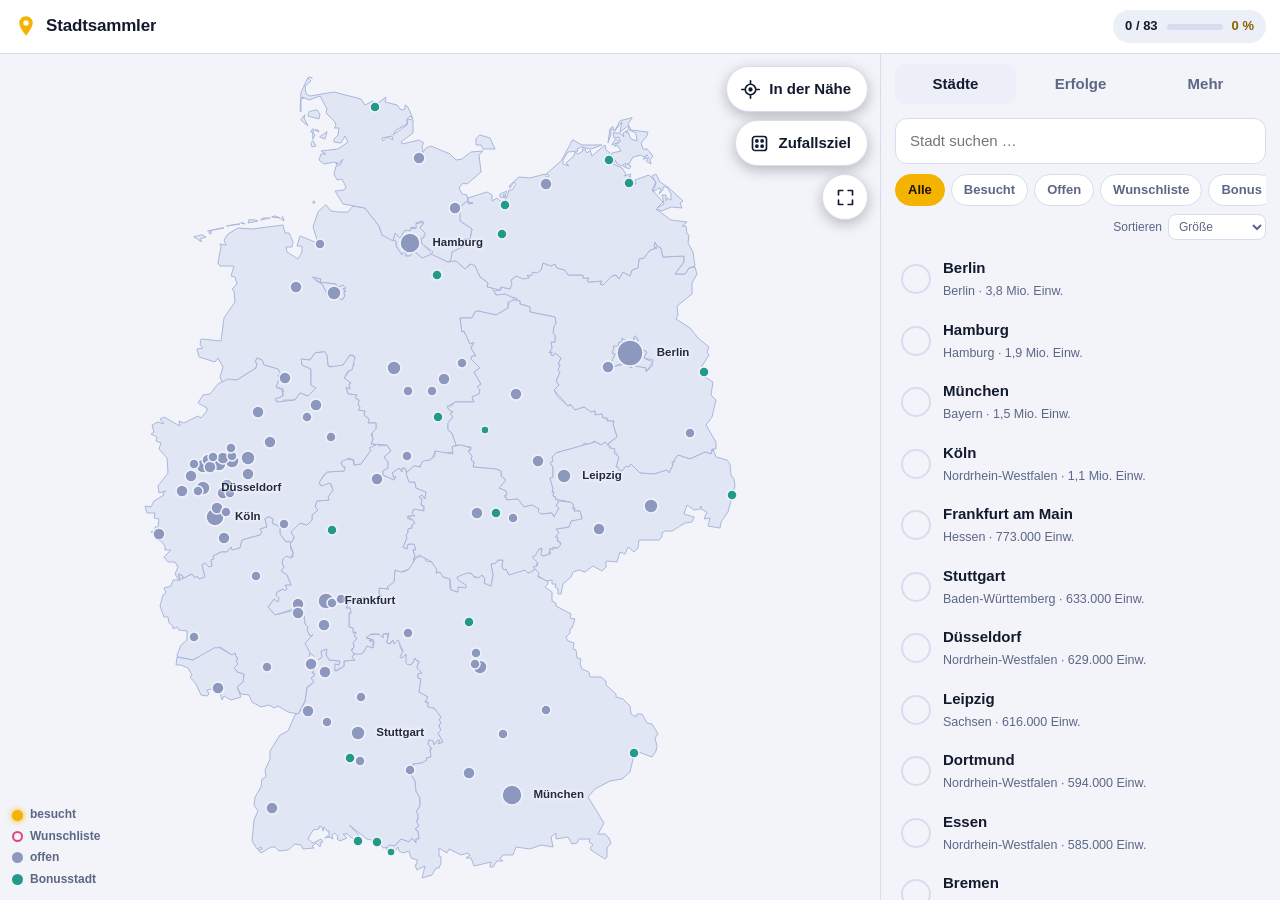
==== commit 6e6e6bff: "Version 1.4.0: Bonusstädte, 13 neue Erfolge, Erfolgs-Details Co-Authored-By: Claude Opus 5.5 <norepl" ====
--- a/index.html
+++ b/index.html
@@ -11,11 +11,12 @@
 <link rel="apple-touch-icon" href="icons/apple-touch-icon.png">
 <meta name="apple-mobile-web-app-capable" content="yes">
 <meta name="mobile-web-app-capable" content="yes">
-<meta name="apple-mobile-web-app-status-bar-style" content="default">
+<meta name="apple-mobile-web-app-status-bar-style" content="black-translucent">
 <meta name="apple-mobile-web-app-title" content="Stadtsammler">
+<script>if (navigator.standalone || matchMedia("(display-mode: standalone)").matches) document.documentElement.className += " standalone";</script>
 <link rel="stylesheet" href="vendor/leaflet.css">
 <!-- Version: bei jedem Release hier (alle ?v=) UND in version.json hochzählen -->
-<link rel="stylesheet" href="styles.css?v=1.1.0">
+<link rel="stylesheet" href="styles.css?v=1.4.0">
 </head>
 <body data-tab="map">
 
@@ -51,6 +52,7 @@
       <span><i class="dot visited"></i>besucht</span>
       <span><i class="dot wish"></i>Wunschliste</span>
       <span><i class="dot"></i>offen</span>
+      <span><i class="dot bonus"></i>Bonusstadt</span>
     </div>
   </section>
 
@@ -69,6 +71,7 @@
           <button data-f="visited">Besucht</button>
           <button data-f="open">Offen</button>
           <button data-f="wish">Wunschliste</button>
+          <button data-f="bonus">Bonus</button>
         </div>
         <label class="sort">Sortieren
           <select id="sort">
@@ -123,7 +126,7 @@
         <input type="file" id="fileImport" accept="application/json,.json" hidden>
       </div>
       <p class="fine">Deine Daten bleiben nur auf diesem Gerät – kein Konto, kein Server. Für ein zweites Gerät: Backup speichern und dort laden.</p>
-      <p class="fine">Großstadt = ab 100.000 Einwohner. Einwohnerzahlen gerundet, Stand ca. 2023. Kartendaten: deutschlandGeoJSON, Karte mit Leaflet.</p>
+      <p class="fine">Großstadt = ab 100.000 Einwohner. Bonusstädte sind kleinere Städte, die nur für Erfolge zählen. Einwohnerzahlen gerundet, Stand ca. 2023. Kartendaten: deutschlandGeoJSON, Karte mit Leaflet.</p>
     </section>
   </aside>
 </main>
@@ -141,6 +144,7 @@
     <h2 id="sName"></h2>
     <p id="sMeta"></p>
   </div>
+  <div id="sBadges" class="sheet-badges" hidden></div>
   <button class="btn primary wide big" id="sToggle"></button>
   <div id="sVisitedFields">
     <label>Wann warst du da?<input type="date" id="sDate"></label>
@@ -158,12 +162,21 @@
   <button class="update-later" id="updateLater" aria-label="Später">×</button>
 </div>
 
+<div id="badgeDetail" class="bd-overlay" hidden>
+  <div class="bd-card" role="dialog" aria-modal="true" aria-labelledby="bdName">
+    <button class="sheet-close" id="bdClose" aria-label="Schließen">×</button>
+    <div class="bd-head"><div class="bd-em" id="bdEm"></div><div><h2 id="bdName"></h2><p id="bdDesc"></p></div></div>
+    <div id="bdState" class="bd-state"></div>
+    <div id="bdList" class="bd-list"></div>
+  </div>
+</div>
+
 <div id="toast" class="toast" hidden></div>
 <canvas id="confetti"></canvas>
 
 <script src="vendor/leaflet.js"></script>
-<script src="germany.js?v=1.1.0"></script>
-<script src="cities.js?v=1.1.0"></script>
-<script src="app.js?v=1.1.0"></script>
+<script src="germany.js?v=1.4.0"></script>
+<script src="cities.js?v=1.4.0"></script>
+<script src="app.js?v=1.4.0"></script>
 </body>
 </html>
--- a/styles.css
+++ b/styles.css
@@ -3,8 +3,8 @@
   --text: #eef2ff; --muted: #8b97bd;
   --accent: #ffc93c; --accent-ink: #1a1400; --accent-text: #ffc93c;
   --state: #18223f; --state-line: #3a4b85;
-  --wish: #ff6b9d; --danger: #ff6b6b; --dot: #5b6a9c;
-  --nav-h: 60px; --top-h: 54px;
+  --wish: #ff6b9d; --danger: #ff6b6b; --dot: #5b6a9c; --bonus: #3fb8a6;
+  --nav-h: 54px; --top-h: 54px; --statusbar: #0a0f1e;
   --safe-b: env(safe-area-inset-bottom, 0px); --safe-t: env(safe-area-inset-top, 0px);
   color-scheme: dark;
 }
@@ -13,11 +13,12 @@
   --text: #131a2e; --muted: #5d6785;
   --accent: #f5b301; --accent-ink: #1a1400; --accent-text: #8a6100;
   --state: #e1e6f5; --state-line: #a9b6da;
-  --wish: #e0457b; --danger: #c93030; --dot: #8c98bd;
+  --wish: #e0457b; --danger: #c93030; --dot: #8c98bd; --bonus: #23998a;
   color-scheme: light;
 }
 [hidden] { display: none !important; }
 * { box-sizing: border-box; -webkit-tap-highlight-color: transparent; }
+html { background: var(--bg); }
 html, body { height: 100%; margin: 0; overflow: hidden; overscroll-behavior: none; touch-action: pan-x pan-y; -webkit-text-size-adjust: 100%; text-size-adjust: 100%; }
 body {
   background: var(--bg); color: var(--text);
@@ -37,7 +38,7 @@
 .topbar {
   height: calc(var(--top-h) + var(--safe-t)); padding: var(--safe-t) 14px 0;
   display: flex; align-items: center; justify-content: space-between; gap: 12px;
-  background: var(--surface); border-bottom: 1px solid var(--line); flex: none; z-index: 5;
+  background: linear-gradient(var(--statusbar) 0 var(--safe-t), var(--surface) var(--safe-t)); border-bottom: 1px solid var(--line); flex: none; z-index: 5;
 }
 .brand { display: flex; align-items: center; gap: 8px; min-width: 0; white-space: nowrap; overflow: hidden; font-weight: 800; font-size: 17px; letter-spacing: -.01em; }
 .logo { width: 24px; height: 24px; flex: none; color: var(--accent); }
@@ -69,13 +70,25 @@
   body:not([data-tab="map"]) #panel { display: flex; }
   body:not([data-tab="map"]) #view-map { visibility: hidden; }
   body[data-tab="map"] #view-list { display: none; }
+  /* Tab-Leiste wie in einer iOS-App: schwebt über dem Inhalt, milchglasartig */
   .bottomnav {
-    display: flex; flex: none; height: calc(var(--nav-h) + var(--safe-b)); padding-bottom: var(--safe-b);
-    background: var(--surface); border-top: 1px solid var(--line); z-index: 5;
+    display: flex; position: absolute; left: 0; right: 0; bottom: 0; z-index: 1000;
+    height: calc(var(--nav-h) + var(--safe-b)); padding: 0 6px var(--safe-b);
+    background: color-mix(in srgb, var(--surface) 78%, transparent);
+    -webkit-backdrop-filter: saturate(180%) blur(20px); backdrop-filter: saturate(180%) blur(20px);
+    border-top: .5px solid color-mix(in srgb, var(--line) 80%, transparent);
   }
-  .bottomnav button { flex: 1; display: flex; flex-direction: column; align-items: center; justify-content: center; gap: 3px; font-size: 11px; font-weight: 600; color: var(--muted); }
+  .bottomnav button {
+    flex: 1; display: flex; flex-direction: column; align-items: center; justify-content: flex-start; gap: 3px;
+    padding-top: 7px; font-size: 10.5px; font-weight: 600; letter-spacing: .01em; color: var(--muted);
+  }
   .bottomnav button.on { color: var(--accent-text); }
-  .bottomnav svg { width: 23px; height: 23px; fill: none; stroke: currentColor; stroke-width: 1.8; stroke-linecap: round; stroke-linejoin: round; }
+  .bottomnav button:active svg { transform: scale(.88); }
+  .bottomnav svg { width: 26px; height: 26px; fill: none; stroke: currentColor; stroke-width: 1.7; stroke-linecap: round; stroke-linejoin: round; transition: transform .12s; }
+  .bottomnav button.on svg { stroke-width: 2.1; }
+  body { --below: calc(var(--nav-h) + var(--safe-b)); }
+  body .panel-view { padding-bottom: calc(var(--below) + 24px); }
+  body .legend { bottom: calc(var(--below) + 12px); }
   .brand span { font-size: 16px; overflow: hidden; text-overflow: ellipsis; }
   /* unter 16px zoomt iOS beim Antippen von Eingabefeldern in die Seite */
   input, textarea, select { font-size: 16px !important; }
@@ -91,6 +104,7 @@
 path.state[data-level="3"] { fill: color-mix(in srgb, var(--accent) 40%, var(--state)); }
 path.state[data-level="4"] { fill: color-mix(in srgb, var(--accent) 58%, var(--state)); }
 path.city { fill: var(--dot); stroke: var(--bg); stroke-width: 1.5; fill-opacity: 1; transition: fill .25s; }
+path.city.bonus { fill: var(--bonus); }
 path.city.wish { fill: var(--bg); stroke: var(--wish); stroke-width: 2.5; }
 path.city.visited { fill: var(--accent); stroke: var(--accent-ink); stroke-width: 1.5; filter: drop-shadow(0 0 5px color-mix(in srgb, var(--accent) 80%, transparent)); }
 path.city.selected { stroke: var(--text); stroke-width: 3; }
@@ -121,6 +135,7 @@
 .legend span { display: flex; align-items: center; gap: 7px; }
 .dot { width: 11px; height: 11px; border-radius: 50%; background: var(--dot); display: inline-block; }
 .dot.visited { background: var(--accent); box-shadow: 0 0 6px var(--accent); }
+.dot.bonus { background: var(--bonus); }
 .dot.wish { background: transparent; border: 2.5px solid var(--wish); }
 
 /* ---------- list ---------- */
@@ -134,7 +149,7 @@
 select { background: var(--surface); border: 1px solid var(--line); border-radius: 8px; padding: 4px 6px; }
 .group { font-size: 12px; font-weight: 700; color: var(--muted); padding: 14px 4px 5px; display: flex; justify-content: space-between; }
 .city-row { display: flex; align-items: center; gap: 12px; padding: 9px 6px; border-radius: 12px; cursor: pointer; }
-.city-row:hover { background: var(--surface); }
+@media (hover: hover) { .city-row:hover { background: var(--surface); } }
 .check {
   width: 30px; height: 30px; border-radius: 50%; border: 2px solid var(--line); flex: none;
   display: grid; place-items: center; color: transparent; font-weight: 900; font-size: 15px; transition: .15s;
@@ -161,7 +176,10 @@
 .tile b { font-size: 21px; font-weight: 800; display: block; letter-spacing: -.02em; }
 .tile span { font-size: 12px; color: var(--muted); }
 .badges { display: grid; grid-template-columns: 1fr 1fr; gap: 8px; }
-.badge { background: var(--surface); border: 1px solid var(--line); border-radius: 14px; padding: 12px; position: relative; overflow: hidden; }
+.badge-group { grid-column: 1 / -1; font-size: 12.5px; font-weight: 700; color: var(--muted); margin: 10px 2px 0; }
+.badge-group:first-child { margin-top: 0; }
+.badge { background: var(--surface); border: 1px solid var(--line); border-radius: 14px; padding: 12px; position: relative; overflow: hidden; text-align: left; display: block; width: 100%; }
+.badge:active { transform: scale(.97); }
 .badge .em { font-size: 26px; filter: grayscale(1); opacity: .45; }
 .badge b { display: block; font-size: 14px; margin-top: 2px; }
 .badge span { font-size: 12px; color: var(--muted); display: block; min-height: 2.9em; }
@@ -220,7 +238,7 @@
 }
 
 .toast {
-  position: fixed; left: 50%; transform: translateX(-50%); bottom: calc(var(--nav-h) + var(--safe-b) + 18px); z-index: 1300;
+  position: fixed; left: 50%; transform: translateX(-50%); top: calc(var(--top-h) + var(--safe-t) + 12px); z-index: 1300;
   background: var(--text); color: var(--bg); padding: 11px 18px; border-radius: 99px; font-weight: 700; font-size: 14px;
   box-shadow: 0 8px 30px rgba(0,0,0,.4); max-width: calc(100vw - 32px); text-align: center; animation: up .2s ease-out;
 }
@@ -238,3 +256,37 @@
 .update-text small { display: block; color: var(--muted); font-size: 12.5px; }
 .update-later { width: 34px; height: 34px; font-size: 22px; color: var(--muted); flex: none; }
 .btn:disabled { opacity: .6; }
+
+/* Installierte iOS-App: iOS meldet als Fensterhöhe den Bildschirm minus Statusleiste,
+   obwohl die App den ganzen Bildschirm nutzt – sonst bleibt unten ein leerer Streifen */
+html.standalone, html.standalone body { position: relative; inset: auto; height: 100lvh; }
+
+/* ---------- Bonus & Erfolgs-Details ---------- */
+.tag { font-style: normal; font-size: 10.5px; font-weight: 700; color: var(--bonus); border: 1px solid var(--bonus); border-radius: 6px; padding: 0 5px; margin-left: 4px; vertical-align: 2px; }
+.hint { font-size: 12.5px; color: var(--muted); background: var(--surface); border: 1px solid var(--line); border-radius: 12px; padding: 10px 12px; margin: 6px 0 4px; }
+.sheet-badges { display: flex; flex-wrap: wrap; gap: 6px; margin-top: -4px; }
+.chip-badge { font-size: 12.5px; font-weight: 600; padding: 5px 10px; border-radius: 99px; background: var(--surface2); border: 1px solid var(--line); }
+.chip-badge small { color: var(--muted); font-weight: 600; }
+.chip-badge.done { border-color: var(--accent); }
+.bd-overlay { position: fixed; inset: 0; z-index: 1200; background: rgba(5,8,18,.55); display: flex; align-items: center; justify-content: center; padding: 16px; }
+.bd-card {
+  position: relative; width: 100%; max-width: 420px; max-height: min(80vh, 640px); overflow-y: auto; overscroll-behavior: contain;
+  background: var(--surface); border: 1px solid var(--line); border-radius: 20px; padding: 20px; box-shadow: 0 20px 60px rgba(0,0,0,.5); animation: up .2s ease-out;
+}
+.bd-head { display: flex; gap: 14px; align-items: center; padding-right: 30px; }
+.bd-em { font-size: 40px; line-height: 1; }
+.bd-head h2 { font-size: 20px; letter-spacing: -.02em; }
+.bd-head p { color: var(--muted); font-size: 13.5px; }
+.bd-state { margin: 14px 0 8px; font-weight: 700; color: var(--muted); }
+.bd-state.done { color: var(--accent-text); }
+.bd-list { display: flex; flex-direction: column; }
+.bd-city { display: flex; align-items: center; gap: 12px; padding: 9px 4px; border-top: 1px solid var(--line); text-align: left; width: 100%; }
+.bd-city b { flex: 1; }
+.bd-city small { color: var(--muted); font-size: 12.5px; }
+.bd-city .check { width: 26px; height: 26px; font-size: 13px; }
+.bd-city.visited .check { background: var(--accent); border-color: var(--accent); color: var(--accent-ink); }
+.bd-hint { color: var(--muted); font-size: 13.5px; }
+@media (max-width: 899px) {
+  .bd-overlay { align-items: flex-end; padding: 0 0 calc(var(--nav-h) + var(--safe-b)); }
+  .bd-card { max-width: none; border-radius: 20px 20px 0 0; max-height: 75%; }
+}
